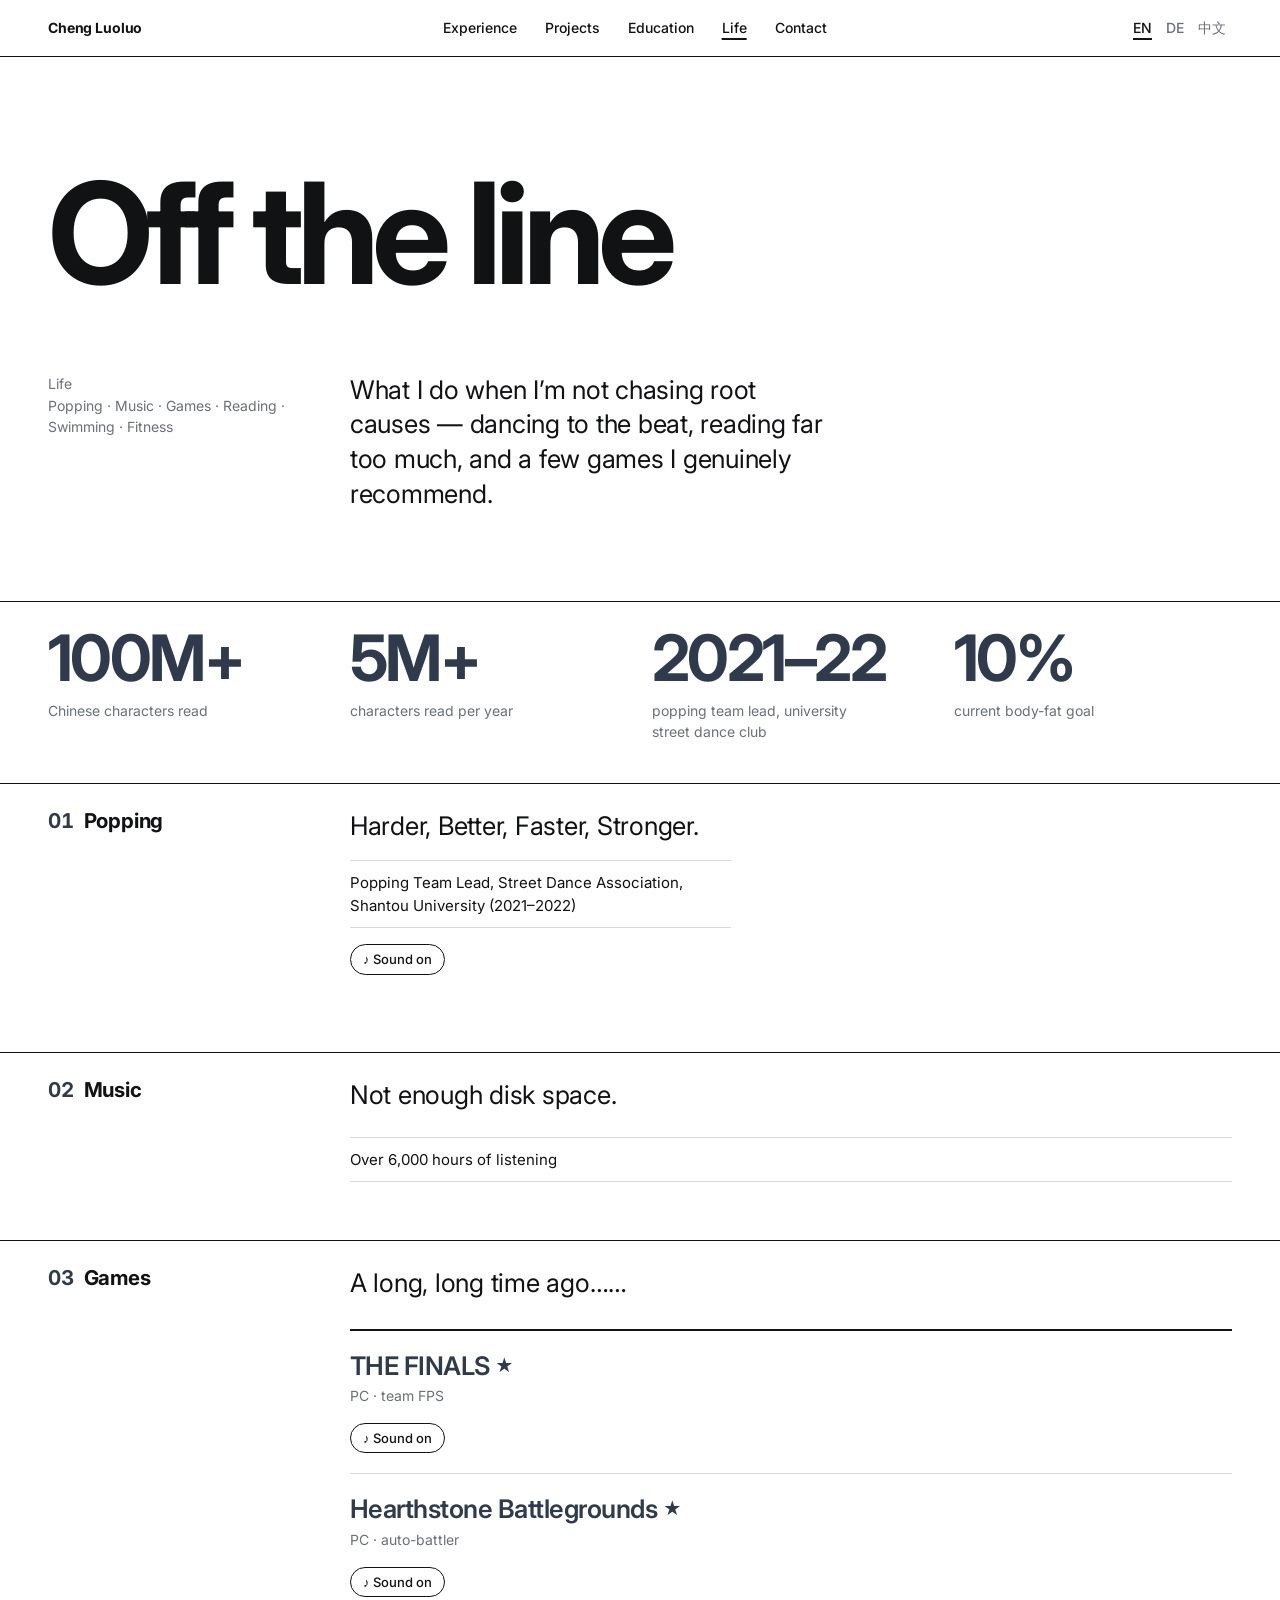
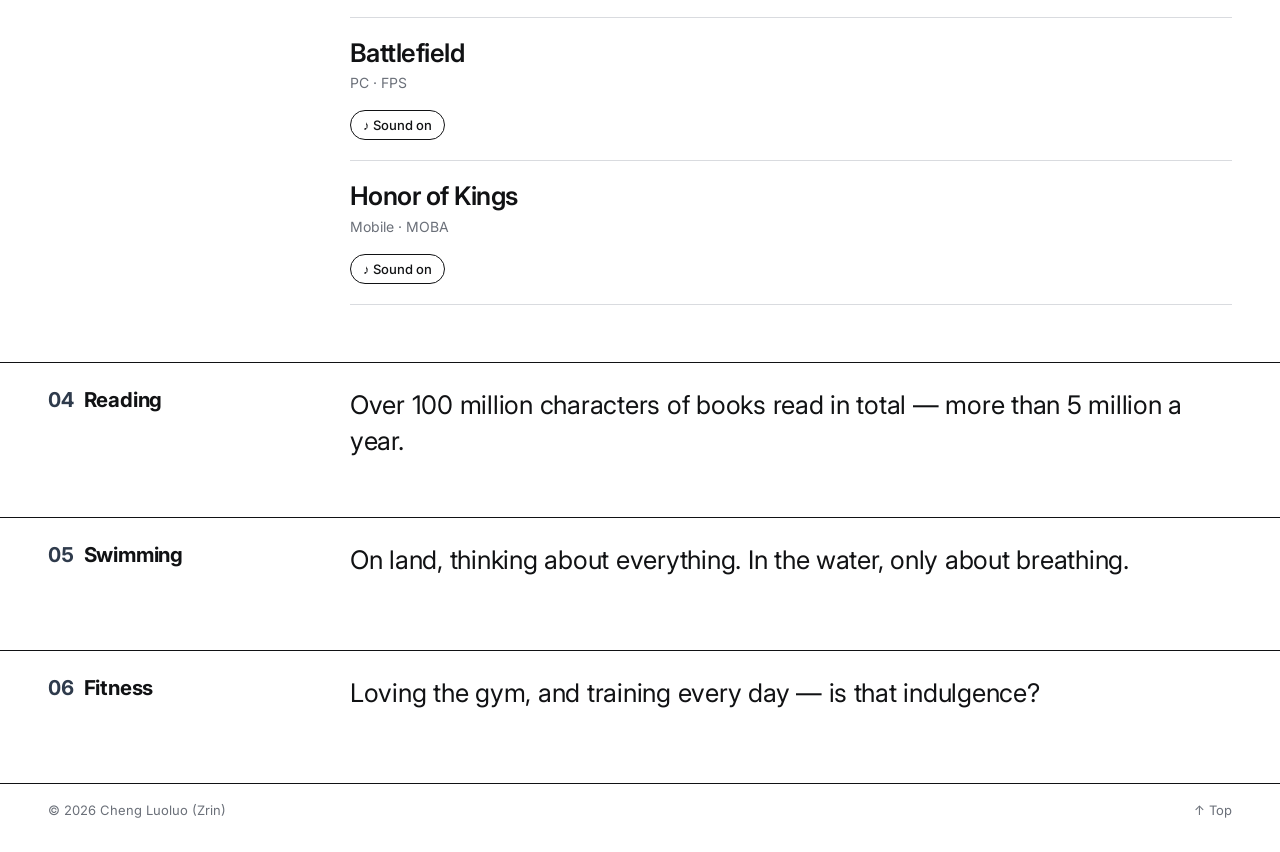
==== life.html @ b8c70f70 "add website" ====
<!doctype html>
<html lang="en" data-lang="en">
<head>
<meta charset="utf-8">
<meta name="viewport" content="width=device-width, initial-scale=1">
<title>Life — Cheng Luoluo (Zrin)</title>
<meta name="description" content="Cheng Luoluo (Zrin) outside work: popping, music, games, reading, swimming and fitness.">
<script>try{var l=localStorage.getItem('lang');if(l)document.documentElement.setAttribute('data-lang',l)}catch(e){}</script>
<link rel="preconnect" href="https://fonts.googleapis.com">
<link rel="preconnect" href="https://fonts.gstatic.com" crossorigin>
<link href="https://fonts.googleapis.com/css2?family=Inter:wght@400;500;600;700&display=swap" rel="stylesheet">
<link rel="stylesheet" href="assets/style.css">
</head>
<body>

<header class="bar">
  <div class="wrap">
    <a class="mark" href="index.html">Cheng Luoluo</a>
    <nav>
      <a href="index.html#experience"><span data-l="en">Experience</span><span data-l="de">Erfahrung</span><span data-l="zh">经历</span></a>
      <a href="index.html#projects"><span data-l="en">Projects</span><span data-l="de">Projekte</span><span data-l="zh">项目</span></a>
      <a href="index.html#education"><span data-l="en">Education</span><span data-l="de">Ausbildung</span><span data-l="zh">教育</span></a>
      <a href="life.html" aria-current="page"><span data-l="en">Life</span><span data-l="de">Leben</span><span data-l="zh">生活</span></a>
      <a href="index.html#contact"><span data-l="en">Contact</span><span data-l="de">Kontakt</span><span data-l="zh">联系</span></a>
    </nav>
    <div class="lang" role="group" aria-label="Language">
      <button data-set="en" aria-pressed="true">EN</button>
      <button data-set="de" aria-pressed="false">DE</button>
      <button data-set="zh" aria-pressed="false">中文</button>
    </div>
  </div>
</header>

<main id="top">
  <section class="hero">
    <div class="wrap grid">
      <h1><span data-l="en">Off the line</span><span data-l="de">Abseits der Linie</span><span data-l="zh">产线之外</span></h1>
      <p class="label">
        <span data-l="en">Life</span><span data-l="de">Leben</span><span data-l="zh">生活</span>
        <span>Popping · <span data-l="en">Music</span><span data-l="de">Musik</span><span data-l="zh">音乐</span> · <span data-l="en">Games</span><span data-l="de">Spiele</span><span data-l="zh">游戏</span> · <span data-l="en">Reading</span><span data-l="de">Lesen</span><span data-l="zh">阅读</span> · <span data-l="en">Swimming</span><span data-l="de">Schwimmen</span><span data-l="zh">游泳</span> · <span data-l="en">Fitness</span><span data-l="de">Fitness</span><span data-l="zh">健身</span></span>
      </p>
      <p class="intro">
        <span data-l="en">What I do when I’m not chasing root causes — dancing to the beat, reading far too much, and a few games I genuinely recommend.</span>
        <span data-l="de">Was ich tue, wenn ich gerade keiner Ursache nachjage: zum Beat tanzen, viel zu viel lesen — und ein paar Spiele, die ich ehrlich empfehle.</span>
        <span data-l="zh">不追根因的时候，我在跟着节拍跳舞、读很多很多书，还有几款真心推荐的游戏。</span>
      </p>
    </div>
  </section>

  <section class="stats" aria-label="Key figures">
    <div class="wrap grid">
      <div class="stat"><b>100M+</b><span data-l="en">Chinese characters read</span><span data-l="de">gelesene chinesische Schriftzeichen</span><span data-l="zh">累计阅读字数（1 亿+）</span></div>
      <div class="stat"><b>5M+</b><span data-l="en">characters read per year</span><span data-l="de">Schriftzeichen pro Jahr</span><span data-l="zh">年均阅读字数（500 万+）</span></div>
      <div class="stat"><b>2021–22</b><span data-l="en">popping team lead, university street dance club</span><span data-l="de">Leitung des Popping-Teams im Uni-Streetdance-Verein</span><span data-l="zh">大学街舞协会 Popping 队长</span></div>
      <div class="stat"><b>10%</b><span data-l="en">current body-fat goal</span><span data-l="de">aktuelles Körperfettziel</span><span data-l="zh">当前体脂率目标</span></div>
    </div>
  </section>

  <!-- 01 Popping -->
  <section class="sec" id="popping">
    <div class="wrap grid">
      <h2 class="sec-label"><span class="n">01</span>Popping</h2>
      <div class="sec-body">
        <article class="gcard pop-row">
          <div class="ph feather media-34" data-ph="videos/popping-web.mp4"><video src="videos/popping-web.mp4" poster="images/life/popping.jpg" muted loop playsinline preload="metadata" data-inview></video></div>
          <div class="gtext">
            <p class="lead" data-l="en">Harder, Better, Faster, Stronger.</p>
            <p class="lead" data-l="de">Harder, Better, Faster, Stronger.</p>
            <p class="lead" data-l="zh">Harder, Better, Faster, Stronger.</p>
            <ul class="facts">
              <li><span data-l="en">Popping Team Lead, Street Dance Association, Shantou University (2021–2022)</span><span data-l="de">Leitung des Popping-Teams, Streetdance-Verein der Shantou University (2021–2022)</span><span data-l="zh">汕头大学街舞协会 Popping 队长（2021–2022）</span></li>
            </ul>
            <button class="snd" type="button" aria-pressed="false">♪ <span data-l="en">Sound on</span><span data-l="de">Ton an</span><span data-l="zh">打开声音</span></button>
          </div>
        </article>
      </div>
    </div>
  </section>

  <!-- 02 Music -->
  <section class="sec" id="music">
    <div class="wrap grid">
      <h2 class="sec-label"><span class="n">02</span><span data-l="en">Music</span><span data-l="de">Musik</span><span data-l="zh">音乐</span></h2>
      <div class="sec-body">
        <p class="lead" data-l="en">Not enough disk space.</p>
        <p class="lead" data-l="de">Nicht genügend Speicherplatz.</p>
        <p class="lead" data-l="zh">硬盘空间不足。</p>
        <ul class="facts">
          <li><span data-l="en">Over 6,000 hours of listening</span><span data-l="de">Über 6.000 Stunden Musik gehört</span><span data-l="zh">听歌时长超过 6000 小时</span></li>
        </ul>
      </div>
    </div>
  </section>

  <!-- 03 Games -->
  <section class="sec" id="games">
    <div class="wrap grid">
      <h2 class="sec-label"><span class="n">03</span><span data-l="en">Games</span><span data-l="de">Spiele</span><span data-l="zh">游戏</span></h2>
      <div class="sec-body">
        <p class="lead" data-l="en">A long, long time ago……</p>
        <p class="lead" data-l="de">Vor langer, langer Zeit……</p>
        <p class="lead" data-l="zh">很久很久以前……</p>
        <div class="glist">
          <article class="gcard rec">
            <div class="ph feather" data-ph="videos/the-finals.mp4"><video src="videos/the-finals.mp4" poster="images/life/the-finals.jpg" muted loop playsinline preload="none" data-inview></video></div>
            <div class="gtext">
              <h3 class="g-n">THE FINALS <span class="g-t" aria-label="Recommended">★</span></h3>
              <p class="g-k"><span data-l="en">PC · team FPS</span><span data-l="de">PC · Team-Shooter</span><span data-l="zh">端游 · 团队射击</span></p>
              <button class="snd" type="button" aria-pressed="false">♪ <span data-l="en">Sound on</span><span data-l="de">Ton an</span><span data-l="zh">打开声音</span></button>
            </div>
          </article>
          <article class="gcard rec">
            <div class="ph feather" data-ph="videos/battlegrounds.mp4"><video src="videos/battlegrounds.mp4" poster="images/life/battlegrounds.jpg" muted loop playsinline preload="none" data-inview></video></div>
            <div class="gtext">
              <h3 class="g-n"><span data-l="en">Hearthstone Battlegrounds</span><span data-l="de">Hearthstone Schlachtfeld</span><span data-l="zh">炉石传说 · 酒馆战棋</span> <span class="g-t" aria-label="Recommended">★</span></h3>
              <p class="g-k"><span data-l="en">PC · auto-battler</span><span data-l="de">PC · Auto-Battler</span><span data-l="zh">端游 · 自走棋</span></p>
              <button class="snd" type="button" aria-pressed="false">♪ <span data-l="en">Sound on</span><span data-l="de">Ton an</span><span data-l="zh">打开声音</span></button>
            </div>
          </article>
          <article class="gcard">
            <div class="ph feather" data-ph="videos/battlefield.mp4"><video src="videos/battlefield.mp4" poster="images/life/battlefield.jpg" muted loop playsinline preload="none" data-inview></video></div>
            <div class="gtext">
              <h3 class="g-n">Battlefield</h3>
              <p class="g-k"><span data-l="en">PC · FPS</span><span data-l="de">PC · Shooter</span><span data-l="zh">端游 · 射击</span></p>
              <button class="snd" type="button" aria-pressed="false">♪ <span data-l="en">Sound on</span><span data-l="de">Ton an</span><span data-l="zh">打开声音</span></button>
            </div>
          </article>
          <article class="gcard">
            <div class="ph feather" data-ph="videos/honor-of-kings.mp4"><video src="videos/honor-of-kings.mp4" poster="images/life/honor-of-kings.jpg" muted loop playsinline preload="none" data-inview></video></div>
            <div class="gtext">
              <h3 class="g-n"><span data-l="en">Honor of Kings</span><span data-l="de">Honor of Kings</span><span data-l="zh">王者荣耀</span></h3>
              <p class="g-k"><span data-l="en">Mobile · MOBA</span><span data-l="de">Mobil · MOBA</span><span data-l="zh">手游 · MOBA</span></p>
              <button class="snd" type="button" aria-pressed="false">♪ <span data-l="en">Sound on</span><span data-l="de">Ton an</span><span data-l="zh">打开声音</span></button>
            </div>
          </article>
        </div>
      </div>
    </div>
  </section>

  <!-- 04 Reading -->
  <section class="sec" id="reading">
    <div class="wrap grid">
      <h2 class="sec-label"><span class="n">04</span><span data-l="en">Reading</span><span data-l="de">Lesen</span><span data-l="zh">阅读</span></h2>
      <div class="sec-body">
        <p class="lead" data-l="en">Over 100 million characters of books read in total — more than 5 million a year.</p>
        <p class="lead" data-l="de">Insgesamt über 100 Millionen Schriftzeichen gelesen — mehr als 5 Millionen pro Jahr.</p>
        <p class="lead" data-l="zh">累计书本阅读量超一亿字，年均超 500 万字。</p>
      </div>
    </div>
  </section>

  <!-- 05 Swimming -->
  <section class="sec" id="swimming">
    <div class="wrap grid">
      <h2 class="sec-label"><span class="n">05</span><span data-l="en">Swimming</span><span data-l="de">Schwimmen</span><span data-l="zh">游泳</span></h2>
      <div class="sec-body">
        <p class="lead" data-l="en">On land, thinking about everything. In the water, only about breathing.</p>
        <p class="lead" data-l="de">An Land an vieles denken. Im Wasser nur ans Atmen.</p>
        <p class="lead" data-l="zh">岸上会想很多，在水里只会想呼吸。</p>
        <div class="media-2">
          <figure class="ph" data-ph="images/life/swimming.jpg"><img src="images/life/swimming.jpg" alt=""></figure>
          <figure class="ph" data-ph="videos/swimming.mp4"><video src="videos/swimming.mp4" muted loop playsinline autoplay preload="metadata"></video></figure>
        </div>
      </div>
    </div>
  </section>

  <!-- 06 Fitness -->
  <section class="sec" id="fitness">
    <div class="wrap grid">
      <h2 class="sec-label"><span class="n">06</span><span data-l="en">Fitness</span><span data-l="de">Fitness</span><span data-l="zh">健身</span></h2>
      <div class="sec-body">
        <p class="lead" data-l="en">Loving the gym, and training every day — is that indulgence?</p>
        <p class="lead" data-l="de">Gern trainieren, und das jeden Tag — ist das schon Zügellosigkeit?</p>
        <p class="lead" data-l="zh">喜欢健身，并每天健身，是不是放纵？</p>
        <figure class="ph media-wide" data-ph="images/life/fitness.jpg"><img src="images/life/fitness.jpg" alt=""></figure>
      </div>
    </div>
  </section>
</main>

<footer>
  <div class="wrap"><span>© 2026 Cheng Luoluo (Zrin)</span><a href="#top">↑ <span data-l="en">Top</span><span data-l="de">Nach oben</span><span data-l="zh">回到顶部</span></a></div>
</footer>

<script src="assets/main.js"></script>
</body>
</html>
---- assets/style.css ----
/* Swiss / International Typographic Style — black, white, slate blue */
:root {
  --bg: #ffffff;
  --ink: #111214;
  --muted: #6b7079;
  --rule: #d9dbdf;
  --accent: #2f3b4c;      /* grey-leaning deep blue */
  --accent-2: #5c6778;
  --tint: #eef0f3;
  --gutter: clamp(16px, 4vw, 48px);
  --gap: 24px;
  --maxw: 1320px;
  --sans: "Inter", "Helvetica Neue", Helvetica, Arial, "PingFang SC", "Hiragino Sans GB", "Microsoft YaHei", sans-serif;
}

* { box-sizing: border-box; margin: 0; padding: 0; }
html { -webkit-text-size-adjust: 100%; scroll-behavior: smooth; scroll-padding-top: 72px; overflow-anchor: none; }
body {
  background: var(--bg);
  color: var(--ink);
  font-family: var(--sans);
  font-size: 16px;
  line-height: 1.55;
  -webkit-font-smoothing: antialiased;
}
img, svg { display: block; max-width: 100%; }
a { color: inherit; text-decoration: none; }
ul { list-style: none; }

/* Language switching: every translatable node carries data-l */
html[data-lang="en"] [data-l]:not([data-l="en"]),
html[data-lang="de"] [data-l]:not([data-l="de"]),
html[data-lang="zh"] [data-l]:not([data-l="zh"]) { display: none !important; }
html[lang="zh-CN"] body { line-height: 1.7; }

.wrap { max-width: var(--maxw); margin: 0 auto; padding: 0 var(--gutter); }
.grid { display: grid; grid-template-columns: repeat(12, minmax(0, 1fr)); column-gap: var(--gap); }

/* ---------- Top bar ---------- */
.bar { position: sticky; top: 0; z-index: 20; background: var(--bg); border-bottom: 1px solid var(--ink); }
.bar .wrap { display: flex; align-items: center; justify-content: space-between; gap: 24px; height: 56px; font-size: 14px; font-weight: 500; }
.bar .mark { font-weight: 700; letter-spacing: -.01em; white-space: nowrap; }
.bar nav { display: flex; gap: 28px; }
.bar nav a:hover, .lang button:hover { color: var(--accent); }
.lang { display: flex; gap: 2px; }
.lang button { background: none; border: 0; font: inherit; color: var(--muted); cursor: pointer; padding: 4px 6px; }
.lang button[aria-pressed="true"] { color: var(--ink); text-decoration: underline; text-decoration-thickness: 2px; text-underline-offset: 5px; }

/* ---------- Hero ---------- */
.hero { padding: clamp(48px, 9vw, 128px) 0 clamp(48px, 7vw, 96px); }
.hero h1 {
  grid-column: 1 / -1;
  font-size: clamp(52px, 11vw, 172px);
  font-weight: 700;
  letter-spacing: -.05em;
  line-height: .88;
  margin-bottom: clamp(40px, 6vw, 80px);
}
.hero h1 .alt { color: var(--accent-2); font-weight: 400; }
.hero .label { grid-column: 1 / 4; font-size: 14px; font-weight: 500; }
.hero .label > span { display: block; color: var(--muted); font-weight: 400; }
.hero .intro { grid-column: 4 / 9; font-size: clamp(20px, 2vw, 26px); line-height: 1.35; letter-spacing: -.01em; }
.hero .portrait { grid-column: 10 / -1; aspect-ratio: 4 / 5; }
.hero .portrait img { object-position: 50% 12%; }

/* ---------- Key figures ---------- */
.stats { border-top: 1px solid var(--ink); }
.stats .grid { padding-top: 24px; padding-bottom: 40px; row-gap: 32px; }
.stat { grid-column: span 3; }
.stat b { display: block; font-size: clamp(40px, 5vw, 72px); font-weight: 700; letter-spacing: -.04em; line-height: 1; color: var(--accent); }
.stat span { display: block; margin-top: 10px; font-size: 14px; color: var(--muted); max-width: 22ch; }

/* ---------- Sections ---------- */
.sec { border-top: 1px solid var(--ink); padding: 24px 0 clamp(40px, 4.5vw, 64px); }
.sec-label { grid-column: 1 / 4; font-size: clamp(18px, 1.6vw, 22px); font-weight: 700; letter-spacing: -.01em; line-height: 1.3; margin-bottom: 24px; }
.sec-label .n { color: var(--accent); margin-right: 10px; font-variant-numeric: tabular-nums; }
.sec-body { grid-column: 4 / -1; }
.lead { font-size: clamp(20px, 2vw, 26px); line-height: 1.4; letter-spacing: -.01em; max-width: 34em; }
.sub { font-size: 12px; font-weight: 600; letter-spacing: .08em; text-transform: uppercase; color: var(--muted); margin: 48px 0 8px; }
.sub:first-child { margin-top: 0; }

.row { display: grid; grid-template-columns: repeat(9, minmax(0, 1fr)); column-gap: var(--gap); padding: 20px 0; border-top: 1px solid var(--rule); }
.row .when { grid-column: 1 / 3; font-size: 14px; color: var(--muted); font-variant-numeric: tabular-nums; }
.row .what { grid-column: 3 / -1; }
.row h3 { font-size: 18px; font-weight: 600; letter-spacing: -.01em; line-height: 1.3; }
.row .role { color: var(--accent-2); }
.row p { margin-top: 6px; color: #33363b; max-width: 44em; }

/* Project index rows */
.proj { display: grid; grid-template-columns: repeat(9, minmax(0, 1fr)); column-gap: var(--gap); align-items: baseline; padding: 18px 0; border-top: 1px solid var(--rule); transition: background .15s; }
.proj .no { grid-column: 1 / 2; font-size: 14px; color: var(--accent); font-variant-numeric: tabular-nums; }
.proj .t { grid-column: 2 / 7; font-size: 18px; font-weight: 600; letter-spacing: -.01em; line-height: 1.3; }
.proj .t small { display: block; margin-top: 4px; font-size: 14px; font-weight: 400; color: var(--muted); letter-spacing: 0; }
.proj .when { grid-column: 7 / 9; font-size: 14px; color: var(--muted); font-variant-numeric: tabular-nums; }
.proj .go { grid-column: 9 / 10; justify-self: end; font-size: 20px; transition: transform .15s; }
.proj:hover { background: var(--tint); }
.proj:hover .go { transform: translateX(4px); color: var(--accent); }

.cols { display: grid; grid-template-columns: repeat(2, minmax(0, 1fr)); gap: 32px var(--gap); }
.cols h4 { font-size: 14px; font-weight: 600; margin-bottom: 8px; padding-top: 12px; border-top: 2px solid var(--ink); }
.cols li { padding: 6px 0; border-bottom: 1px solid var(--rule); font-size: 15px; }

.contact a.big { display: inline-block; font-size: clamp(28px, 4.6vw, 64px); font-weight: 700; letter-spacing: -.04em; line-height: 1.05; border-bottom: 3px solid var(--ink); word-break: break-all; }
.contact a.big:hover { color: var(--accent); border-color: var(--accent); }
.contact ul { margin-top: 32px; display: flex; flex-wrap: wrap; gap: 12px 40px; font-size: 15px; }
.contact ul a { border-bottom: 1px solid currentColor; }
.contact ul a:hover { color: var(--accent); }

footer { border-top: 1px solid var(--ink); }
footer .wrap { display: flex; justify-content: space-between; gap: 16px; padding-top: 16px; padding-bottom: 32px; font-size: 13px; color: var(--muted); }

/* ---------- Media slots: a slot whose file does not exist yet is simply hidden ---------- */
.ph { position: relative; overflow: hidden; background: var(--tint); }
.ph img { width: 100%; height: 100%; object-fit: cover; }
.ph.bw img { filter: grayscale(1) contrast(1.05); }
.ph.missing { display: none; }
.media-2:not(:has(.ph:not(.missing))) { display: none; }

/* ---------- Project detail ---------- */
.crumb { padding-top: 20px; padding-bottom: 20px; font-size: 14px; }
.crumb a { color: var(--muted); }
.crumb a:hover { color: var(--accent); }
.p-head { padding-top: clamp(32px, 6vw, 88px); padding-bottom: 40px; }
.p-head .no { grid-column: 1 / 4; font-size: 14px; font-weight: 500; color: var(--accent); }
.p-head h1 { grid-column: 4 / -1; font-size: clamp(34px, 5.4vw, 80px); font-weight: 700; letter-spacing: -.045em; line-height: .98; }
.p-head .sum { grid-column: 4 / 11; margin-top: 28px; font-size: clamp(18px, 1.7vw, 22px); line-height: 1.45; color: #33363b; }
.meta { border-top: 1px solid var(--ink); }
.meta .grid { padding-top: 16px; padding-bottom: 32px; row-gap: 20px; }
.meta div.m { grid-column: span 3; font-size: 14px; }
.meta div.m span { display: block; color: var(--muted); font-size: 12px; text-transform: uppercase; letter-spacing: .08em; margin-bottom: 4px; }
.p-img { aspect-ratio: 16 / 7; margin-bottom: clamp(48px, 7vw, 96px); }
.p-metrics { border-top: 1px solid var(--ink); padding: 24px 0 40px; }
.p-metrics .grid { row-gap: 28px; }
.p-sec { border-top: 1px solid var(--ink); padding: 24px 0 40px; }
.p-sec .sec-label { margin-bottom: 16px; }
.p-sec p { max-width: 40em; margin-bottom: 14px; font-size: 17px; }
.p-sec ol { counter-reset: s; max-width: 46em; }
.p-sec ol li { counter-increment: s; position: relative; padding: 14px 0 14px 48px; border-top: 1px solid var(--rule); font-size: 17px; }
.p-sec ol li::before { content: counter(s, decimal-leading-zero); position: absolute; left: 0; top: 16px; font-size: 13px; font-weight: 600; color: var(--accent); }
.fig { margin-top: 8px; }
.fig svg { width: 100%; height: auto; color: var(--ink); }
.fig figcaption { margin-top: 10px; font-size: 13px; color: var(--muted); max-width: 46em; }
/* SVG figure vocabulary */
.fig .ln { stroke: var(--ink); stroke-width: 1; fill: none; }
.fig .lm { stroke: var(--rule); stroke-width: 1; fill: none; }
.fig .a { stroke: var(--accent); stroke-width: 2; fill: none; }
.fig .ink2 { stroke: var(--ink); stroke-width: 2; fill: none; }
.fig .mute1 { stroke: var(--muted); stroke-width: 1.25; fill: none; }
.fig .mute2 { stroke: var(--accent-2); stroke-width: 2; fill: none; stroke-dasharray: 6 4; }
.fig .dash { stroke-dasharray: 4 4; }
.fig .af { fill: var(--accent); }
.fig .af2 { fill: var(--accent-2); }
.fig .rf { fill: var(--rule); }
.fig .tkf { fill: var(--ink); }
.fig .box { fill: none; stroke: var(--ink); stroke-width: 1; }
.fig .boxa { fill: var(--accent); stroke: var(--accent); }
.fig text { font-family: var(--sans); font-size: 13px; }
.fig .tx { fill: var(--muted); }
.fig .tk { fill: var(--ink); font-weight: 500; }
.fig .txa { fill: var(--accent); font-weight: 600; }
.fig .txw { fill: #fff; font-weight: 500; }
.fig .num { fill: var(--accent); font-size: 11px; font-weight: 600; }
.fig .big { font-size: 22px; font-weight: 700; letter-spacing: -.02em; }
.tags { display: flex; flex-wrap: wrap; gap: 8px; }
.tags li { font-size: 13px; padding: 3px 10px; border: 1px solid var(--ink); border-radius: 999px; }
.pager { border-top: 1px solid var(--ink); }
.pager .wrap { display: grid; grid-template-columns: 1fr 1fr; gap: var(--gap); padding-top: 20px; padding-bottom: 56px; }
.pager a { display: block; font-size: 14px; }
.pager a b { display: block; margin-top: 6px; font-size: clamp(18px, 2vw, 26px); letter-spacing: -.02em; line-height: 1.2; }
.pager a:hover b { color: var(--accent); }
.pager a.next { text-align: right; }

/* ---------- Life page ---------- */
.bar nav a[aria-current="page"] { text-decoration: underline; text-decoration-thickness: 2px; text-underline-offset: 5px; }
.facts { margin-top: 24px; border-top: 1px solid var(--rule); }
.facts li { padding: 10px 0; border-bottom: 1px solid var(--rule); font-size: 15px; }
.media-wide { aspect-ratio: 16 / 9; margin-top: 32px; }
.ph video { display: block; width: 100%; height: 100%; object-fit: cover; }
.ph.missing video { display: none; }
.split { display: grid; grid-template-columns: minmax(0, 1fr) minmax(0, 300px); gap: 32px var(--gap); align-items: start; }
.media-tall { aspect-ratio: 9 / 16; }
.snd { position: absolute; left: 12px; bottom: 12px; font: inherit; font-size: 13px; font-weight: 500; color: #fff; background: rgba(17, 18, 20, .72); border: 0; padding: 6px 12px; cursor: pointer; }
.snd[aria-pressed="true"] { background: var(--accent); }
.ph.missing .snd { display: none; }
.media-2 { display: grid; grid-template-columns: repeat(2, minmax(0, 1fr)); gap: var(--gap); margin-top: 32px; }
.media-2 .ph { aspect-ratio: 4 / 3; }
/* Game rows: feathered clip + text, one row per game */
.glist { margin-top: 28px; border-top: 2px solid var(--ink); }
.gcard { display: grid; grid-template-columns: minmax(0, 4fr) minmax(0, 5fr); gap: var(--gap); align-items: center; padding: 20px 0; border-bottom: 1px solid var(--rule); }
.gcard .ph { aspect-ratio: 16 / 9; order: 2; }
.gcard .gtext { order: 1; }
.feather, .feather.missing { background: transparent; }
.feather video, .feather::before {
  -webkit-mask-image: linear-gradient(to right, transparent, #000 9%, #000 91%, transparent), linear-gradient(to bottom, transparent, #000 14%, #000 86%, transparent);
  -webkit-mask-composite: source-in;
  mask-image: linear-gradient(to right, transparent, #000 9%, #000 91%, transparent), linear-gradient(to bottom, transparent, #000 14%, #000 86%, transparent);
  mask-composite: intersect;
}
.gtext .g-n { font-size: clamp(20px, 2vw, 26px); font-weight: 600; letter-spacing: -.02em; line-height: 1.2; }
.gcard.rec .g-n { color: var(--accent); }
.gtext .g-t { font-size: .7em; vertical-align: .15em; }
.gtext .g-k { margin-top: 4px; font-size: 14px; color: var(--muted); }
.pop-row { padding-top: 0; border-bottom: 0; }
.gcard .media-34 { aspect-ratio: 3 / 4; width: min(100%, 320px); justify-self: end; }
.media-34 video { object-position: 50% 100%; }
.media-tall.feather video, .media-34.feather video {
  -webkit-mask-image: linear-gradient(to right, transparent, #000 12%, #000 88%, transparent), linear-gradient(to bottom, transparent, #000 7%, #000 93%, transparent);
  mask-image: linear-gradient(to right, transparent, #000 12%, #000 88%, transparent), linear-gradient(to bottom, transparent, #000 7%, #000 93%, transparent);
}
.gtext .facts { margin-top: 16px; }
.pop-clip .snd, .gtext .snd { position: static; margin-top: 16px; color: var(--ink); background: none; border: 1px solid var(--ink); border-radius: 999px; padding: 4px 12px; }
.pop-clip .snd:hover, .gtext .snd:hover { color: var(--accent); border-color: var(--accent); }
.pop-clip .snd[aria-pressed="true"], .gtext .snd[aria-pressed="true"] { color: #fff; background: var(--accent); border-color: var(--accent); }
.glist .game { border-bottom: 1px solid var(--rule); }
.games { margin-top: 28px; border-top: 2px solid var(--ink); }
.game { display: grid; grid-template-columns: 5fr 3fr 2fr; gap: var(--gap); align-items: baseline; padding: 14px 0; border-bottom: 1px solid var(--rule); }
.game .g-n { font-size: 18px; font-weight: 600; letter-spacing: -.01em; }
.game .g-k { font-size: 14px; color: var(--muted); }
.game .g-t { justify-self: end; font-size: 13px; font-weight: 600; color: var(--accent); }
.game.rec .g-n { color: var(--accent); }

/* ---------- Responsive ---------- */
@media (max-width: 960px) {
  .hero .label { grid-column: 1 / -1; margin-bottom: 24px; }
  .hero .intro { grid-column: 1 / 8; }
  .hero .portrait { grid-column: 9 / -1; }
  .stat { grid-column: span 6; }
  .sec-label, .sec-body { grid-column: 1 / -1; }
  .p-head .no, .p-head h1, .p-head .sum { grid-column: 1 / -1; }
  .p-head .no { margin-bottom: 16px; }
  .meta div.m { grid-column: span 6; }
}
@media (max-width: 640px) {
  .bar nav { display: none; }
  .hero .intro, .hero .portrait { grid-column: 1 / -1; }
  .hero .portrait { margin-top: 32px; max-width: 320px; }
  .row .when, .row .what { grid-column: 1 / -1; }
  .row .when { margin-bottom: 4px; }
  .proj .no { grid-column: 1 / 2; }
  .proj .t { grid-column: 2 / -1; }
  .proj .when { grid-column: 2 / 9; margin-top: 4px; }
  .cols { grid-template-columns: 1fr; }
  .media-2 { grid-template-columns: 1fr; }
  .gcard { grid-template-columns: 1fr; row-gap: 8px; }
  .split { grid-template-columns: 1fr; }
  .media-tall { max-width: 300px; }
  .game { grid-template-columns: 1fr auto; row-gap: 2px; }
  .game .g-k { grid-row: 2; }
  .game .g-t { grid-row: 1; grid-column: 2; }
  .p-img { aspect-ratio: 4 / 3; }
}
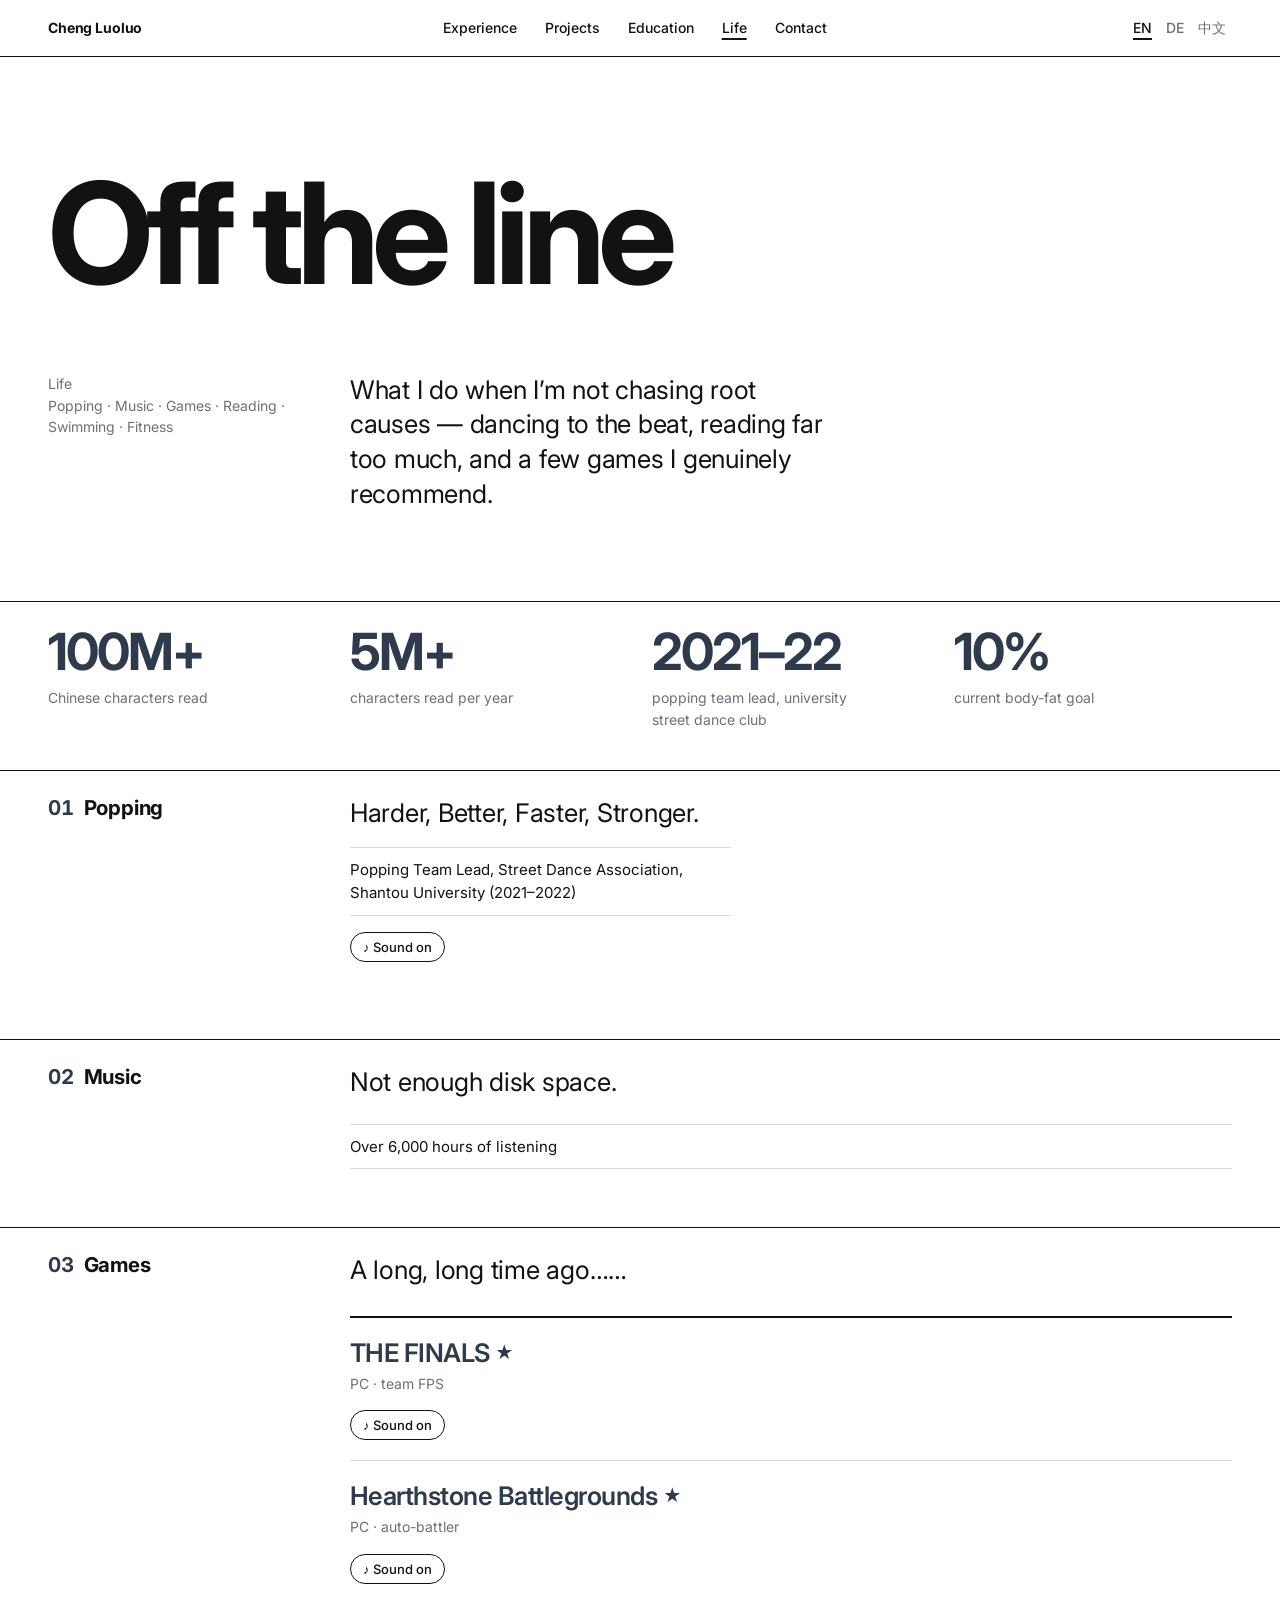
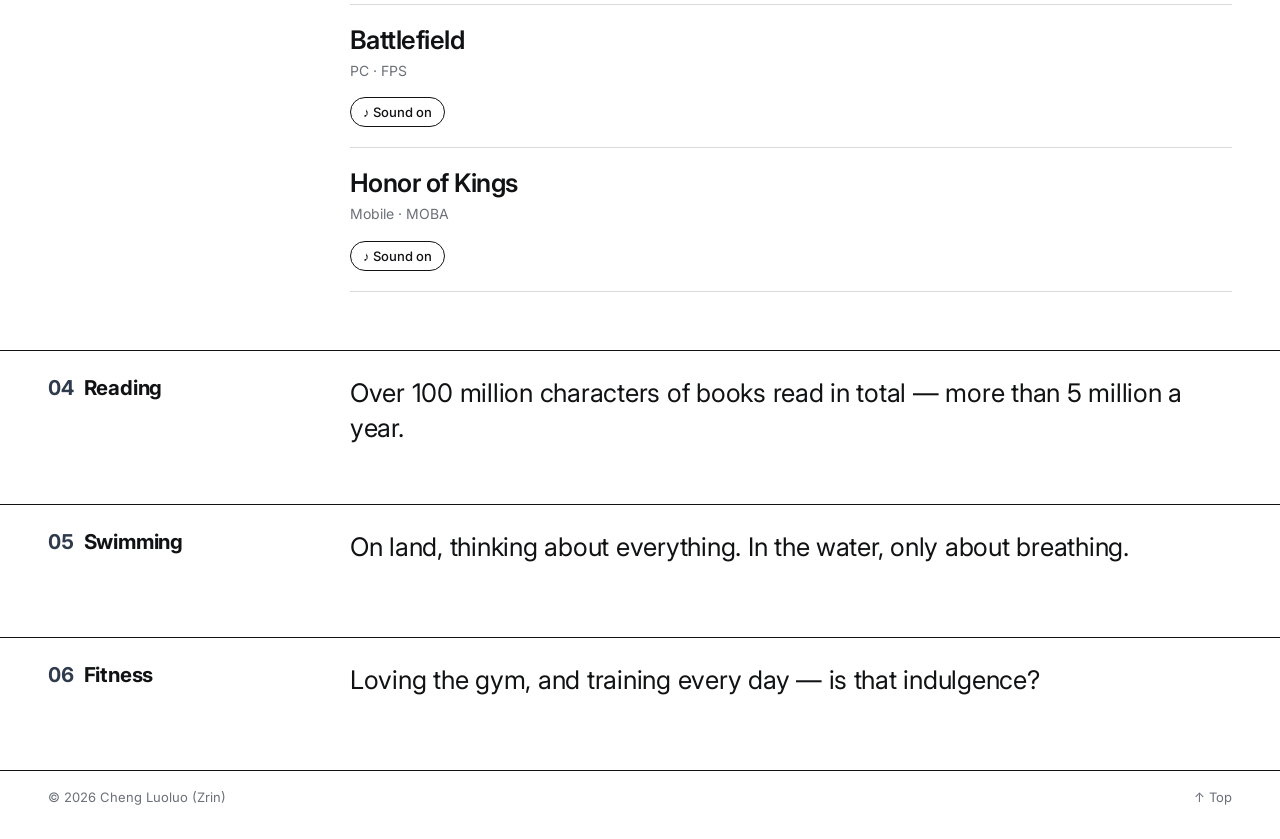
==== commit df19162e: "Mobile layout fixes" ====
--- a/life.html
+++ b/life.html
@@ -9,7 +9,7 @@
 <link rel="preconnect" href="https://fonts.googleapis.com">
 <link rel="preconnect" href="https://fonts.gstatic.com" crossorigin>
 <link href="https://fonts.googleapis.com/css2?family=Inter:wght@400;500;600;700&display=swap" rel="stylesheet">
-<link rel="stylesheet" href="assets/style.css">
+<link rel="stylesheet" href="assets/style.css?v=5">
 </head>
 <body>
 
@@ -184,6 +184,6 @@
   <div class="wrap"><span>© 2026 Cheng Luoluo (Zrin)</span><a href="#top">↑ <span data-l="en">Top</span><span data-l="de">Nach oben</span><span data-l="zh">回到顶部</span></a></div>
 </footer>
 
-<script src="assets/main.js"></script>
+<script src="assets/main.js?v=5"></script>
 </body>
 </html>
--- a/assets/style.css
+++ b/assets/style.css
@@ -67,7 +67,7 @@
 .stats { border-top: 1px solid var(--ink); }
 .stats .grid { padding-top: 24px; padding-bottom: 40px; row-gap: 32px; }
 .stat { grid-column: span 3; }
-.stat b { display: block; font-size: clamp(40px, 5vw, 72px); font-weight: 700; letter-spacing: -.04em; line-height: 1; color: var(--accent); }
+.stat b { display: block; font-size: clamp(36px, 4vw, 60px); font-weight: 700; letter-spacing: -.04em; line-height: 1; color: var(--accent); }
 .stat span { display: block; margin-top: 10px; font-size: 14px; color: var(--muted); max-width: 22ch; }
 
 /* ---------- Sections ---------- */
@@ -231,9 +231,15 @@
   .meta div.m { grid-column: span 6; }
 }
 @media (max-width: 640px) {
-  .bar nav { display: none; }
+  /* Phone: name + language on row 1, nav links on a scrollable row 2 */
+  html { scroll-padding-top: 104px; }
+  .bar .wrap { flex-wrap: wrap; height: auto; row-gap: 0; padding-top: 12px; }
+  .bar .mark { order: 1; }
+  .bar .lang { order: 2; }
+  .bar nav { order: 3; width: 100%; gap: 18px; padding: 10px 0 12px; font-size: 13px; overflow-x: auto; white-space: nowrap; scrollbar-width: none; }
+  .bar nav::-webkit-scrollbar { display: none; }
   .hero .intro, .hero .portrait { grid-column: 1 / -1; }
-  .hero .portrait { margin-top: 32px; max-width: 320px; }
+  .hero .portrait { margin-top: 32px; width: 100%; max-width: 320px; justify-self: center; }
   .row .when, .row .what { grid-column: 1 / -1; }
   .row .when { margin-bottom: 4px; }
   .proj .no { grid-column: 1 / 2; }
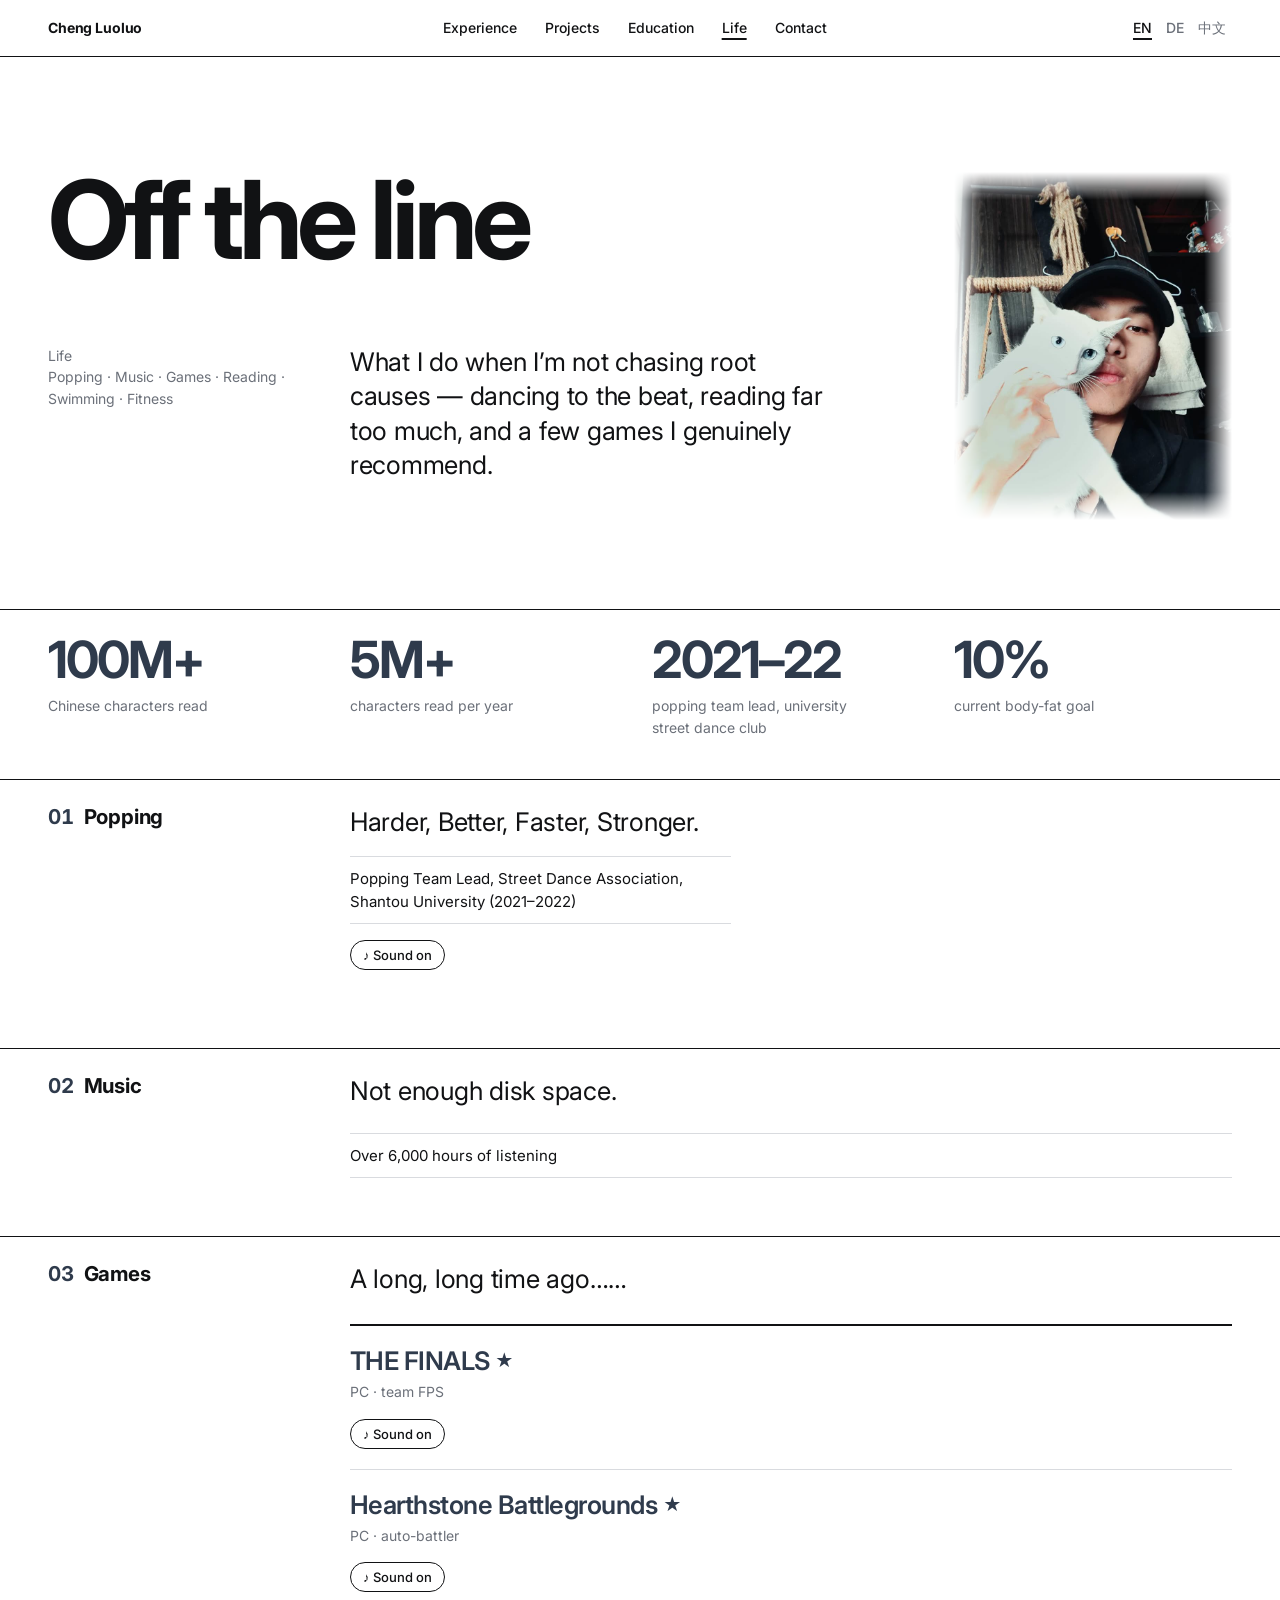
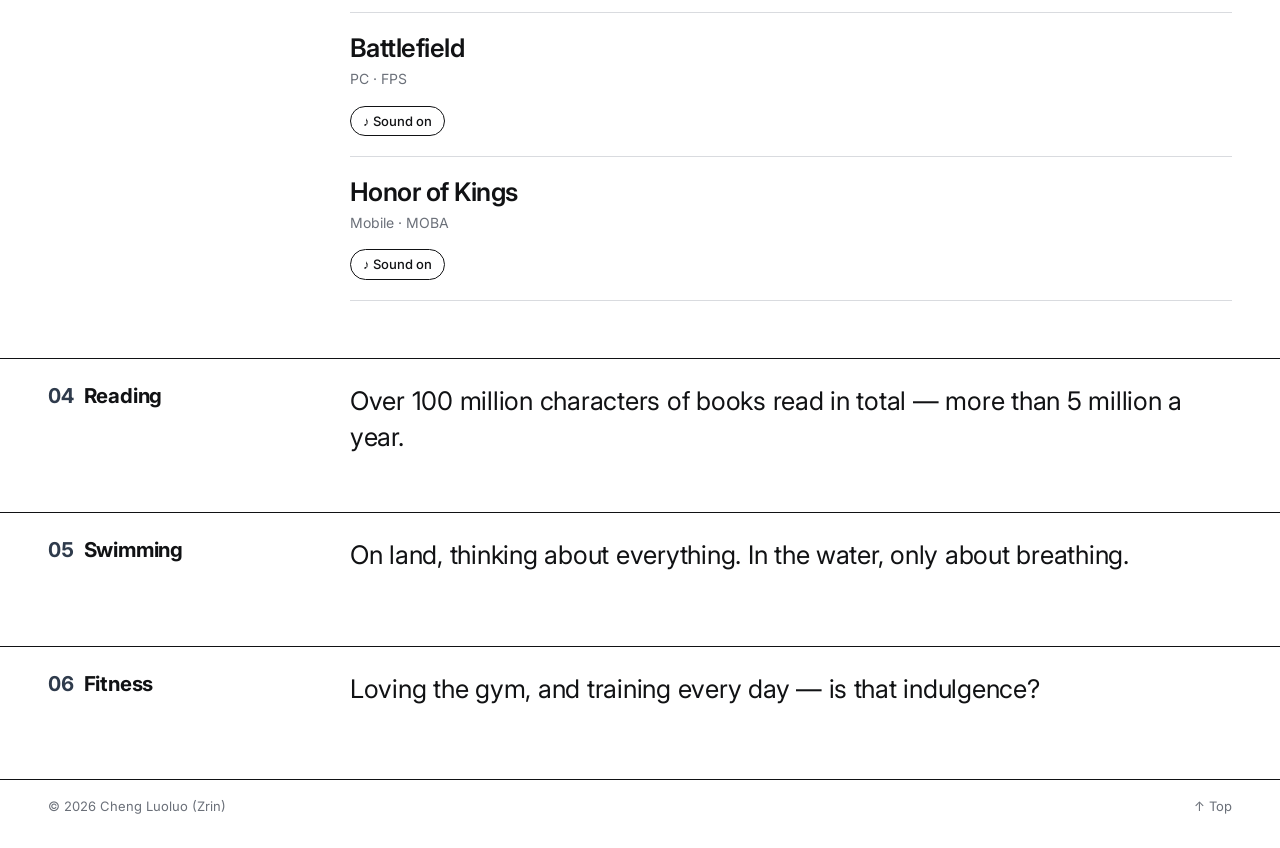
==== commit 89af0617: "Life page photo slideshow" ====
--- a/life.html
+++ b/life.html
@@ -9,7 +9,7 @@
 <link rel="preconnect" href="https://fonts.googleapis.com">
 <link rel="preconnect" href="https://fonts.gstatic.com" crossorigin>
 <link href="https://fonts.googleapis.com/css2?family=Inter:wght@400;500;600;700&display=swap" rel="stylesheet">
-<link rel="stylesheet" href="assets/style.css?v=5">
+<link rel="stylesheet" href="assets/style.css?v=7">
 </head>
 <body>
 
@@ -32,7 +32,7 @@
 </header>
 
 <main id="top">
-  <section class="hero">
+  <section class="hero hero-life">
     <div class="wrap grid">
       <h1><span data-l="en">Off the line</span><span data-l="de">Abseits der Linie</span><span data-l="zh">产线之外</span></h1>
       <p class="label">
@@ -44,6 +44,13 @@
         <span data-l="de">Was ich tue, wenn ich gerade keiner Ursache nachjage: zum Beat tanzen, viel zu viel lesen — und ein paar Spiele, die ich ehrlich empfehle.</span>
         <span data-l="zh">不追根因的时候，我在跟着节拍跳舞、读很多很多书，还有几款真心推荐的游戏。</span>
       </p>
+      <figure class="portrait slides feather" aria-label="Photos">
+        <img src="images/life/hero-1.jpg" alt="" class="on">
+        <img src="images/life/hero-2.jpg" alt="" loading="lazy">
+        <img src="images/life/hero-3.jpg" alt="" loading="lazy">
+        <img src="images/life/hero-4.jpg" alt="" loading="lazy">
+        <img src="images/life/hero-5.jpg" alt="" loading="lazy">
+      </figure>
     </div>
   </section>
 
@@ -184,6 +191,6 @@
   <div class="wrap"><span>© 2026 Cheng Luoluo (Zrin)</span><a href="#top">↑ <span data-l="en">Top</span><span data-l="de">Nach oben</span><span data-l="zh">回到顶部</span></a></div>
 </footer>
 
-<script src="assets/main.js?v=5"></script>
+<script src="assets/main.js?v=7"></script>
 </body>
 </html>
--- a/assets/style.css
+++ b/assets/style.css
@@ -62,6 +62,20 @@
 .hero .intro { grid-column: 4 / 9; font-size: clamp(20px, 2vw, 26px); line-height: 1.35; letter-spacing: -.01em; }
 .hero .portrait { grid-column: 10 / -1; aspect-ratio: 4 / 5; }
 .hero .portrait img { object-position: 50% 12%; }
+
+/* Life page hero: title beside a cross-fading photo slideshow */
+.hero-life h1 { grid-column: 1 / 10; font-size: clamp(52px, 8.5vw, 150px); }
+.hero-life .slides { grid-row: 1 / span 3; align-self: start; }
+.slides { position: relative; overflow: hidden; aspect-ratio: 4 / 5; background: var(--tint); }
+.slides img { position: absolute; inset: 0; width: 100%; height: 100%; object-fit: cover; object-position: 50% 35%; opacity: 0; transition: opacity 1.2s ease; }
+.slides img.on { opacity: 1; }
+.slides.feather { background: transparent; }
+.slides.feather img {
+  -webkit-mask-image: linear-gradient(to right, transparent, #000 10%, #000 90%, transparent), linear-gradient(to bottom, transparent, #000 8%, #000 92%, transparent);
+  -webkit-mask-composite: source-in;
+  mask-image: linear-gradient(to right, transparent, #000 10%, #000 90%, transparent), linear-gradient(to bottom, transparent, #000 8%, #000 92%, transparent);
+  mask-composite: intersect;
+}
 
 /* ---------- Key figures ---------- */
 .stats { border-top: 1px solid var(--ink); }
@@ -225,6 +239,8 @@
   .hero .intro { grid-column: 1 / 8; }
   .hero .portrait { grid-column: 9 / -1; }
   .stat { grid-column: span 6; }
+  .hero-life h1 { grid-column: 1 / -1; }
+  .hero-life .slides { grid-row: auto; }
   .sec-label, .sec-body { grid-column: 1 / -1; }
   .p-head .no, .p-head h1, .p-head .sum { grid-column: 1 / -1; }
   .p-head .no { margin-bottom: 16px; }
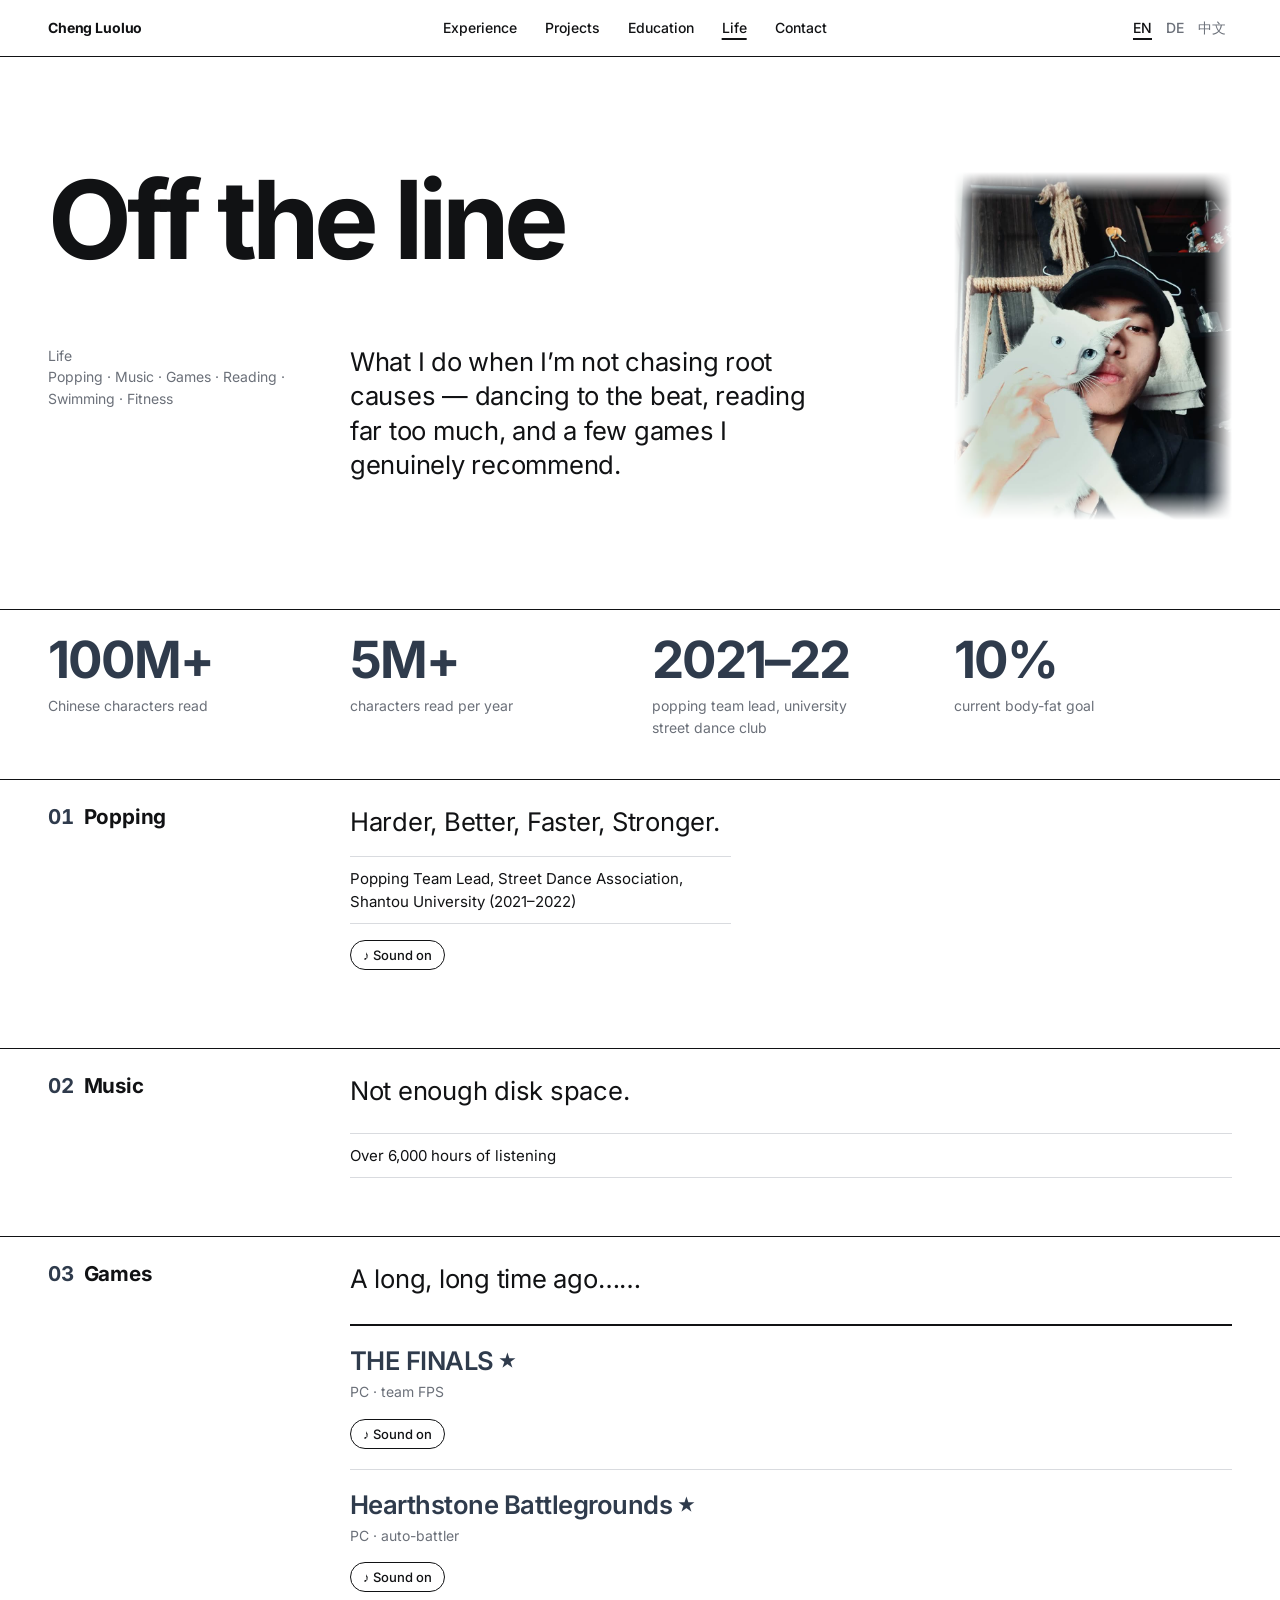
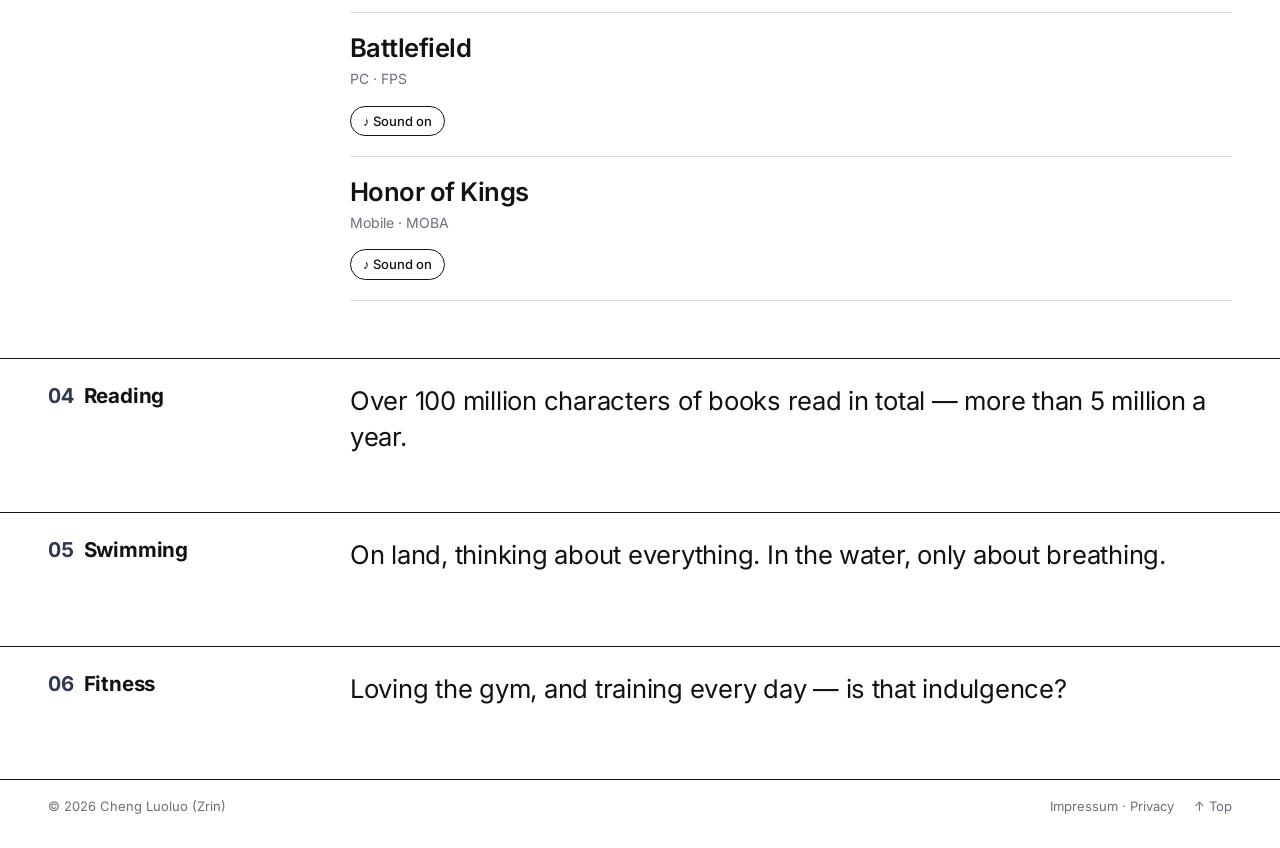
==== commit 996c28b3: "Availability, Impressum, font, icons" ====
--- a/life.html
+++ b/life.html
@@ -1,15 +1,24 @@
 <!doctype html>
-<html lang="en" data-lang="en">
+<html lang="en" data-lang="en" data-title-en="Life — Cheng Luoluo (Zrin)" data-title-de="Leben — Cheng Luoluo (Zrin)" data-title-zh="生活 — 程络络 (Zrin)">
 <head>
 <meta charset="utf-8">
 <meta name="viewport" content="width=device-width, initial-scale=1">
 <title>Life — Cheng Luoluo (Zrin)</title>
 <meta name="description" content="Cheng Luoluo (Zrin) outside work: popping, music, games, reading, swimming and fitness.">
 <script>try{var l=localStorage.getItem('lang');if(l)document.documentElement.setAttribute('data-lang',l)}catch(e){}</script>
-<link rel="preconnect" href="https://fonts.googleapis.com">
-<link rel="preconnect" href="https://fonts.gstatic.com" crossorigin>
-<link href="https://fonts.googleapis.com/css2?family=Inter:wght@400;500;600;700&display=swap" rel="stylesheet">
-<link rel="stylesheet" href="assets/style.css?v=7">
+<link rel="preload" href="assets/fonts/inter-latin-wght-normal.woff2" as="font" type="font/woff2" crossorigin>
+<link rel="icon" href="assets/favicon.svg" type="image/svg+xml">
+<link rel="icon" href="assets/favicon-32.png" sizes="32x32" type="image/png">
+<link rel="apple-touch-icon" href="assets/apple-touch-icon.png">
+<meta property="og:type" content="website">
+<meta property="og:title" content="Life — Cheng Luoluo (Zrin)">
+<meta property="og:description" content="Outside work: popping, music, games, reading, swimming and fitness.">
+<meta property="og:url" content="https://zrinwho.github.io/life.html">
+<meta property="og:image" content="https://zrinwho.github.io/images/og.jpg">
+<meta property="og:image:width" content="1200">
+<meta property="og:image:height" content="630">
+<meta name="twitter:card" content="summary_large_image">
+<link rel="stylesheet" href="assets/style.css?v=9">
 </head>
 <body>
 
@@ -188,9 +197,9 @@
 </main>
 
 <footer>
-  <div class="wrap"><span>© 2026 Cheng Luoluo (Zrin)</span><a href="#top">↑ <span data-l="en">Top</span><span data-l="de">Nach oben</span><span data-l="zh">回到顶部</span></a></div>
+  <div class="wrap"><span>© 2026 Cheng Luoluo (Zrin)</span><span class="links"><a href="impressum.html">Impressum · <span data-l="en">Privacy</span><span data-l="de">Datenschutz</span><span data-l="zh">隐私</span></a><a href="#top">↑ <span data-l="en">Top</span><span data-l="de">Nach oben</span><span data-l="zh">回到顶部</span></a></span></div>
 </footer>
 
-<script src="assets/main.js?v=7"></script>
+<script src="assets/main.js?v=9"></script>
 </body>
 </html>
--- a/assets/style.css
+++ b/assets/style.css
@@ -1,4 +1,23 @@
 /* Swiss / International Typographic Style — black, white, slate blue */
+
+/* Inter (variable, SIL OFL — assets/fonts/OFL.txt), self-hosted so no request goes to Google */
+@font-face {
+  font-family: "Inter";
+  font-style: normal;
+  font-weight: 100 900;
+  font-display: swap;
+  src: url("fonts/inter-latin-wght-normal.woff2") format("woff2-variations");
+  unicode-range: U+0000-00FF, U+0131, U+0152-0153, U+02BB-02BC, U+02C6, U+02DA, U+02DC, U+0304, U+0308, U+0329, U+2000-206F, U+20AC, U+2122, U+2191, U+2193, U+2212, U+2215, U+FEFF, U+FFFD;
+}
+@font-face {
+  font-family: "Inter";
+  font-style: normal;
+  font-weight: 100 900;
+  font-display: swap;
+  src: url("fonts/inter-latin-ext-wght-normal.woff2") format("woff2-variations");
+  unicode-range: U+0100-02BA, U+02BD-02C5, U+02C7-02CC, U+02CE-02D7, U+02DD-02FF, U+0304, U+0308, U+0329, U+1D00-1DBF, U+1E00-1E9F, U+1EF2-1EFF, U+2020, U+20A0-20AB, U+20AD-20C0, U+2113, U+2C60-2C7F, U+A720-A7FF;
+}
+
 :root {
   --bg: #ffffff;
   --ink: #111214;
@@ -62,6 +81,23 @@
 .hero .intro { grid-column: 4 / 9; font-size: clamp(20px, 2vw, 26px); line-height: 1.35; letter-spacing: -.01em; }
 .hero .portrait { grid-column: 10 / -1; aspect-ratio: 4 / 5; }
 .hero .portrait img { object-position: 50% 12%; }
+
+/* Impressum / privacy page */
+.legal h3 { margin: 28px 0 6px; font-size: 16px; font-weight: 600; letter-spacing: -.005em; }
+.legal h3:first-of-type { margin-top: 0; }
+.legal p { max-width: 44em; margin-bottom: 10px; font-size: 15px; color: #33363b; }
+.legal a { border-bottom: 1px solid currentColor; }
+.legal .note { color: var(--muted); font-size: 13px; }
+.legal .note:first-child { margin-bottom: 24px; }
+.todo { background: #fff3c4; color: #7a5a00; padding: 0 3px; }
+footer .links { display: flex; gap: 20px; }
+footer .links a:hover { color: var(--accent); }
+
+/* Availability pill above the name on the home page */
+.avail { grid-column: 1 / -1; justify-self: start; display: inline-flex; align-items: center; gap: 10px; margin-bottom: clamp(24px, 3vw, 40px); padding: 6px 14px; border: 1px solid var(--accent); border-radius: 16px; font-size: 15px; font-weight: 600; line-height: 1.35; color: var(--accent); }
+.avail .dot { flex: none; width: 8px; height: 8px; border-radius: 50%; background: var(--accent); }
+.avail:hover { color: #fff; background: var(--accent); }
+.avail:hover .dot { background: #fff; }
 
 /* Life page hero: title beside a cross-fading photo slideshow */
 .hero-life h1 { grid-column: 1 / 10; font-size: clamp(52px, 8.5vw, 150px); }
